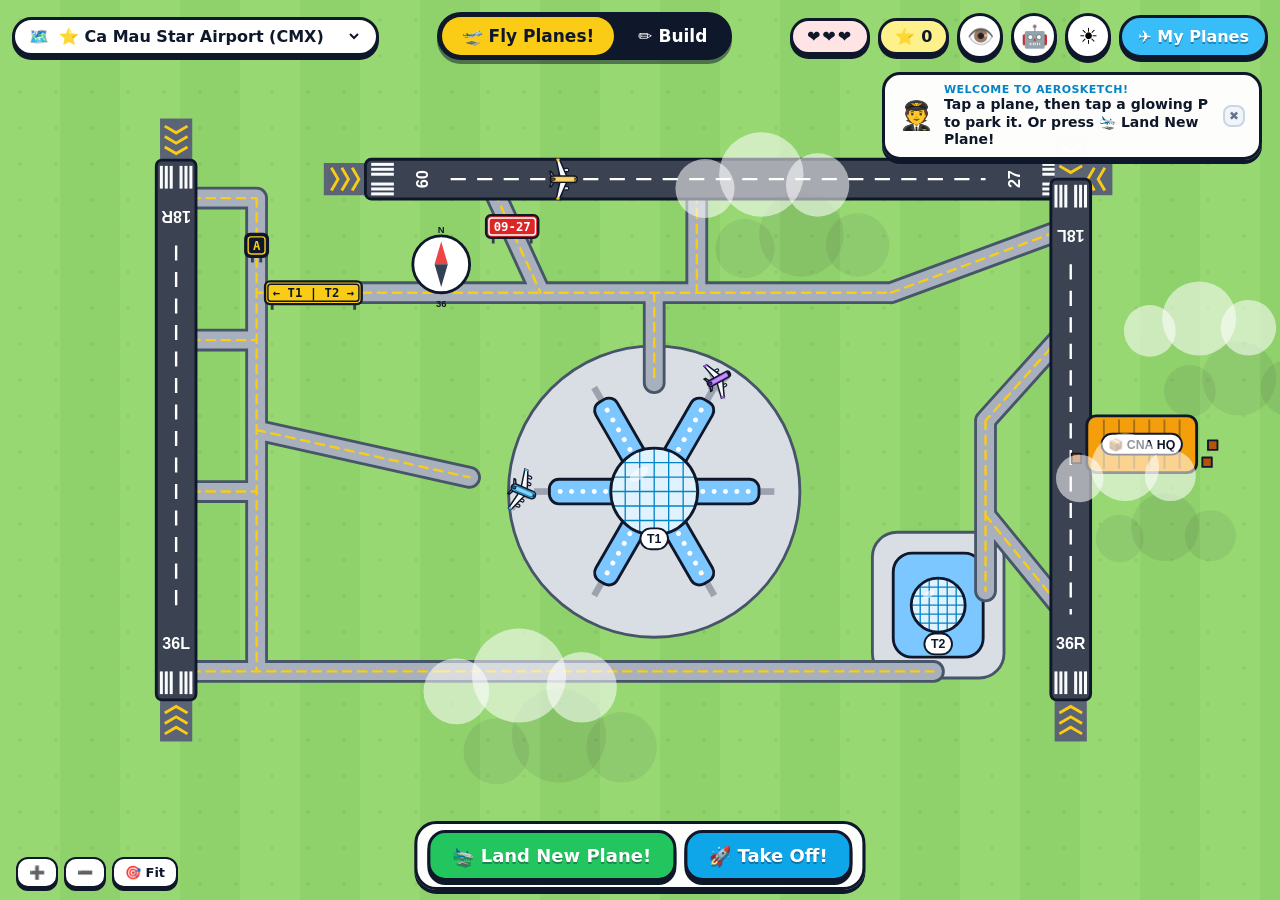
==== index.html @ 0e7078af "Initial commit: AeroSketch Airport Builder & ATC Simulator" ====
<!DOCTYPE html>
<html lang="en">
<head>
  <meta charset="utf-8" />
  <meta name="viewport" content="width=device-width, initial-scale=1, maximum-scale=1, user-scalable=no" />
  <title>AeroSketch: Build & Control ✈️</title>
  <link rel="stylesheet" href="src/styles.css" />
</head>
<body>
  <canvas id="game"></canvas>

  <!-- TOP BAR -->
  <div id="topbar">
    <div class="pill">
      <span>🗺️</span>
      <select id="airportPicker" aria-label="Pick an airport"></select>
    </div>

    <div id="modeSwitch">
      <button id="btnFly" class="active">🛫 Fly Planes!</button>
      <button id="btnBuild">✏️ Build</button>
    </div>

    <div class="right">
      <div id="livesDisplay" class="pill lives" title="Safety Hearts">❤️❤️❤️</div>
      <div class="pill stars" title="Stars earned">⭐ <span id="starCount">0</span></div>
      <button id="btnZen" class="round" title="Zen View (Hide UI)">👁️</button>
      <button id="btnAiSettings" class="round" title="AI Vision Settings">🤖</button>
      <button id="btnNight" class="round" title="Day / Night">☀️</button>
      <button id="btnHangar" class="bigpill">✈️ My Planes</button>
    </div>
  </div>

  <!-- GEMINI AI SETTINGS MODAL -->
  <div id="aiModal" class="hidden">
    <div class="sheet alert-sheet">
      <div class="sheethead" style="background:#f3e8ff; border-bottom:3px solid #0f172a; color:#6b21a8; justify-content:space-between;">
        <div class="title">🤖 Gemini Vision AI Key</div>
        <button id="aiModalClose" class="close">✖</button>
      </div>
      <div class="crash-body" style="text-align:left; align-items:stretch; gap:12px;">
        <div style="font-size:14px; font-weight:700; color:#334155;">
          To use true AI vision analysis on any uploaded drawing, enter your <b>Google Gemini API Key</b> below.
        </div>
        <input id="geminiApiKeyInput" type="password" placeholder="AIzaSy..." style="width:100%; padding:10px 14px; border:3px solid #0f172a; border-radius:14px; font-size:15px; font-weight:700; outline:none;" />
        <div style="font-size:13px; color:#64748b; line-height:1.4;">
          💡 Don't have a key? Get a free key at <a href="https://aistudio.google.com/app/apikey" target="_blank" style="color:#7c3aed; font-weight:800; text-decoration:underline;">Google AI Studio</a>. It gets saved locally in your browser so you only have to enter it once!
        </div>
        <button id="btnSaveApiKey" class="action" style="background:#8b5cf6; margin-top:4px;">💾 Save AI Key</button>
      </div>
    </div>
  </div>

  <!-- CRASH / GAME OVER MODAL -->
  <div id="crashOverlay" class="hidden">
    <div class="sheet alert-sheet">
      <div class="sheethead alert-head">
        <div class="title" id="crashTitle">💥 RUNWAY ACCIDENT!</div>
      </div>
      <div class="crash-body">
        <div class="crash-icon" id="crashIcon">💥</div>
        <div class="crash-desc" id="crashDesc">Two airplanes collided because the runway wasn't cleared in time!</div>
        <div class="crash-tip">💡 <b>Tower Controller Tip:</b> Tap landed planes quickly and send them to a <b>P</b> gate before the next plane touches down!</div>
        <button id="btnTryAgain" class="action red-btn">🔄 Keep Airport Safe & Try Again!</button>
      </div>
    </div>
  </div>

  <!-- PILOT BUBBLE (Non-blocking corner toast) -->
  <div id="pilotBubble" class="hidden-bubble">
    <span id="pilotAvatar">🧑‍✈️</span>
    <div class="pilot-msg">
      <div id="pilotTitle">Welcome!</div>
      <div id="pilotText">Let's fly!</div>
    </div>
    <button id="pilotBubbleClose" class="pilot-close" title="Dismiss">✖</button>
  </div>

  <!-- FLY DOCK -->
  <div id="flyDock" class="dock">
    <button id="btnLand" class="action green">🛬 Land New Plane!</button>
    <button id="btnTakeoff" class="action blue">🚀 Take Off!</button>
  </div>

  <!-- BUILD DOCK -->
  <div id="tray" class="hidden"></div>
  <div id="tracePanel" class="hidden">
    <div class="trace-row">
      <div class="sample-pills">
        <span class="sample-label">📐 Sketch:</span>
        <button type="button" class="sample-btn active" data-src="public/sample-drawings/IMG_0412.png" title="Ca Mau 6-Star Terminal">⭐ Sketch 1 (Star Dome)</button>
        <button type="button" class="sample-btn" data-src="public/sample-drawings/IMG_0414.png" title="Parallel Dual Runways">🛫 Sketch 2 (Dual Runways)</button>
        <button type="button" class="sample-btn" data-src="public/sample-drawings/IMG_2958.png" title="Triangle Runways">🔺 Sketch 3 (Triangle)</button>
      </div>
      <label class="upload" title="Upload custom photo">📁 Upload Photo<input id="traceUpload" type="file" accept="image/*" /></label>
      <div class="trace-slider">
        <span>👀 Opacity</span>
        <input id="traceOpacity" type="range" min="10" max="100" value="45" />
      </div>
    </div>
    <div class="trace-row-action">
      <button id="btnAiBuild" class="ai-build-btn">✨ AI Auto-Build from Photo</button>
    </div>
  </div>
  <div id="buildDock" class="dock hidden">
    <button id="btnCollapseDock" class="dock-collapse" title="Hide Tools (Press Tab)">▼</button>
    <div class="dock-tools">
      <button class="tool active" data-tool="runway"><b>🛫</b>Runway</button>
      <button class="tool" data-tool="taxi"><b>🛣️</b>Road</button>
      <button class="tool" data-tool="free_building"><b>🎨</b>Magic Pen</button>
      <button class="tool" data-tool="pier"><b>✏️</b>Pier</button>
      <button class="tool" data-tool="dome"><b>🏢</b>Stamps</button>
      <button class="tool" data-tool="sign"><b>🪧</b>Signs</button>
      <button class="tool" data-tool="erase"><b>🧽</b>Eraser</button>
      <button id="btnTrace" class="tool purple"><b>📷</b>Trace</button>
    </div>
    <div class="mini">
      <button id="btnSaveAirport" class="round small" title="Save Airport to Computer">💾</button>
      <button id="btnLoadAirport" class="round small" title="Open Airport File">📂<input id="airportFileInput" type="file" accept=".json" style="display:none;" /></button>
      <button id="btnUndo" class="round small" title="Undo">↩️</button>
      <button id="btnReset" class="round small" title="Start over">🔄</button>
    </div>
  </div>
  <button id="btnExpandDock" class="expand-dock-btn hidden" title="Show Tools (Press Tab)">🛠️ Build Tools ▲</button>

  <!-- CAMERA HUD (Zoom & Pan Controls) -->
  <div id="camHud" class="cam-hud">
    <button id="btnZoomIn" class="cam-btn" title="Zoom In (Scroll Up)">➕</button>
    <button id="btnZoomOut" class="cam-btn" title="Zoom Out (Scroll Down)">➖</button>
    <button id="btnResetCam" class="cam-btn" title="Center Airport (Fit)">🎯 Fit</button>
  </div>
  <button id="btnExitZen" class="hidden" title="Exit Zen View">👁️ Exit Zen View</button>

  <!-- HANGAR -->
  <div id="hangar" class="hidden">
    <div class="sheet">
      <div class="sheethead">
        <div class="title">🏆 My Airplane Hangar</div>
        <button id="hangarClose" class="close">✖ Close</button>
      </div>
      <div id="hangarGrid"></div>
    </div>
  </div>

  <!-- AI LOADING OVERLAY -->
  <div id="aiLoadingOverlay" class="hidden">
    <div class="ai-loading-box">
      <div class="ai-spinner">🤖</div>
      <div class="ai-title">Gemini AI Vision Analyzing Sketch...</div>
      <div class="ai-subtitle">Scanning runways, magnetic headings, taxiways, and terminal concourses from your photo...</div>
    </div>
  </div>

  <script src="src/types/game.js?v=4"></script>
  <script src="src/data/planes.js?v=4"></script>
  <script src="src/data/starterAirports.js?v=4"></script>
  <script src="src/utils/sound.js?v=4"></script>
  <script src="src/game.js?v=4"></script>
</body>
</html>
---- src/styles.css ----
* { box-sizing: border-box; }
html, body {
  margin: 0;
  height: 100%;
  overflow: hidden;
  background: #8fd16a;
  font-family: ui-rounded, "SF Pro Rounded", "Arial Rounded MT Bold", "Nunito", system-ui, sans-serif;
  color: #0f172a;
  user-select: none;
  -webkit-user-select: none;
  touch-action: none;
}
button { font-family: inherit; cursor: pointer; }
.hidden { display: none !important; }

#game { position: fixed; inset: 0; display: block; cursor: pointer; }

/* ---------- TOP BAR ---------- */
#topbar {
  position: fixed; top: 12px; left: 12px; right: 12px;
  display: flex; align-items: center; justify-content: space-between; gap: 10px;
  pointer-events: none; z-index: 5;
}
#topbar > * { pointer-events: auto; }
.pill {
  display: flex; align-items: center; gap: 6px;
  background: #fff; border: 3px solid #0f172a; border-radius: 999px;
  padding: 6px 14px; font-weight: 900; font-size: 16px;
  box-shadow: 0 4px 0 #0f172a;
}
.pill select {
  border: none; background: transparent; font: inherit; font-weight: 900;
  font-size: 16px; color: #0f172a; cursor: pointer; outline: none;
}
.right { display: flex; align-items: center; gap: 8px; }
.lives { background: #ffe4e6; letter-spacing: 2px; }
.stars { background: #fef08a; }
.round {
  width: 46px; height: 46px; border-radius: 50%;
  background: #fff; border: 3px solid #0f172a; font-size: 22px;
  box-shadow: 0 4px 0 #0f172a; transition: transform .1s;
}
.round:active, .bigpill:active, .action:active, .tool:active { transform: translateY(3px); box-shadow: 0 1px 0 #0f172a; }
.round.small { width: 40px; height: 40px; font-size: 18px; }
.bigpill {
  background: #38bdf8; color: #fff; border: 3px solid #0f172a; border-radius: 999px;
  padding: 9px 16px; font-weight: 900; font-size: 16px; box-shadow: 0 4px 0 #0f172a;
  text-shadow: 0 2px 0 rgba(15,23,42,.35);
}

#modeSwitch {
  display: flex; background: #0f172a; border-radius: 999px; padding: 5px; gap: 4px;
  box-shadow: 0 4px 0 rgba(15,23,42,.5);
}
#modeSwitch button {
  border: none; background: transparent; color: #fff; font-weight: 900; font-size: 17px;
  padding: 9px 20px; border-radius: 999px; transition: background .15s;
}
#modeSwitch button.active { background: #facc15; color: #0f172a; }

/* ---------- PILOT BUBBLE (Non-blocking corner toast) ---------- */
#pilotBubble {
  position: fixed; top: 72px; right: 18px; left: auto; transform: none;
  display: flex; align-items: center; gap: 10px;
  background: rgba(255,255,255,.98); border: 3px solid #0f172a; border-radius: 18px;
  padding: 8px 14px; max-width: min(380px, 85vw);
  box-shadow: 0 4px 0 #0f172a; z-index: 15;
  transition: opacity .35s ease, transform .35s ease;
  pointer-events: auto;
}
#pilotBubble.hidden-bubble { opacity: 0; pointer-events: none; transform: translateY(-8px); }
#pilotBubble.bump { animation: bump .35s ease; }
@keyframes bump { 0% { transform: scale(.94); } 60% { transform: scale(1.03); } 100% { transform: scale(1); } }
#pilotAvatar { font-size: 28px; line-height: 1; }
.pilot-msg { display: flex; flex-direction: column; }
#pilotTitle { font-size: 11px; font-weight: 900; text-transform: uppercase; letter-spacing: .04em; color: #0284c7; }
#pilotText { font-size: 14px; font-weight: 800; color: #0f172a; line-height: 1.25; }
.pilot-close {
  background: #f1f5f9; border: 2px solid #cbd5e1; border-radius: 8px;
  font-size: 12px; font-weight: 900; width: 22px; height: 22px; line-height: 1;
  display: flex; align-items: center; justify-content: center; cursor: pointer; color: #64748b; margin-left: 4px;
}
.pilot-close:hover { background: #e2e8f0; color: #0f172a; }

/* ---------- DOCKS ---------- */
.dock {
  position: fixed; bottom: 10px; left: 50%; transform: translateX(-50%);
  display: flex; align-items: center; gap: 8px;
  background: rgba(255,255,255,.98); border: 3px solid #0f172a; border-radius: 22px;
  padding: 6px 10px; box-shadow: 0 4px 0 #0f172a; z-index: 10;
  transition: transform .25s cubic-bezier(0.16, 1, 0.3, 1), opacity .2s ease;
}
.dock-collapse {
  background: #f1f5f9; border: 2px solid #0f172a; border-radius: 12px;
  width: 26px; height: 54px; font-weight: 900; font-size: 13px; cursor: pointer;
  display: flex; align-items: center; justify-content: center; color: #475569;
  transition: background .1s;
}
.dock-collapse:hover { background: #cbd5e1; color: #0f172a; }

.expand-dock-btn {
  position: fixed; bottom: 10px; left: 50%; transform: translateX(-50%);
  background: #facc15; border: 3px solid #0f172a; border-radius: 999px;
  padding: 8px 22px; font-weight: 900; font-size: 14px; color: #0f172a;
  box-shadow: 0 4px 0 #0f172a; cursor: pointer; z-index: 10;
  transition: transform .1s;
}
.expand-dock-btn:hover { background: #fde047; }
.expand-dock-btn:active { transform: translate(-50%, 2px); box-shadow: 0 2px 0 #0f172a; }

.dock-tools { display: flex; align-items: center; gap: 5px; }

.action {
  border: 3px solid #0f172a; border-radius: 18px; padding: 12px 22px;
  font-weight: 900; font-size: 18px; color: #fff; box-shadow: 0 4px 0 #0f172a;
  text-shadow: 0 2px 0 rgba(15,23,42,.35); transition: transform .1s;
}
.action.green { background: #22c55e; }
.action.blue { background: #0ea5e9; }
.action:hover, .bigpill:hover, .tool:hover { filter: brightness(1.06); }

.tool {
  display: flex; flex-direction: column; align-items: center; justify-content: center;
  width: 66px; height: 54px; border: 2.5px solid #cbd5e1; border-radius: 14px;
  background: #f1f5f9; font-weight: 900; font-size: 11px; color: #0f172a; gap: 1px;
  transition: transform .1s;
}
.tool b { font-size: 20px; line-height: 1; }
.tool.active { background: #facc15; border-color: #0f172a; box-shadow: 0 3px 0 #0f172a; }
.tool.purple { background: #ede9fe; }
.tool.purple.active { background: #a855f7; color: #fff; }
.mini { display: flex; flex-direction: column; gap: 4px; margin-left: 2px; }
.round.small { width: 34px; height: 34px; font-size: 15px; border-width: 2.5px; }

/* Camera Controls HUD */
.cam-hud {
  position: fixed; bottom: 12px; left: 16px;
  display: flex; align-items: center; gap: 6px;
  z-index: 9;
}
.cam-btn {
  background: #ffffff; border: 2.5px solid #0f172a; border-radius: 12px;
  padding: 6px 11px; font-weight: 900; font-size: 13px; color: #0f172a;
  box-shadow: 0 3px 0 #0f172a; cursor: pointer; transition: transform .1s;
}
.cam-btn:hover { background: #f1f5f9; }
.cam-btn:active { transform: translateY(2px); box-shadow: 0 1px 0 #0f172a; }

/* Zen Mode (Clean Unobstructed Fullscreen) */
body.zen-mode #topbar,
body.zen-mode #pilotBubble,
body.zen-mode #buildDock,
body.zen-mode #flyDock,
body.zen-mode #tray,
body.zen-mode #tracePanel,
body.zen-mode #btnExpandDock {
  display: none !important;
}
#btnExitZen {
  position: fixed; top: 12px; right: 16px;
  background: #facc15; border: 3px solid #0f172a; border-radius: 999px;
  padding: 8px 20px; font-weight: 900; font-size: 14px; color: #0f172a;
  box-shadow: 0 4px 0 #0f172a; cursor: pointer; z-index: 99;
}
#btnExitZen:hover { background: #fde047; }
#btnExitZen:active { transform: translateY(2px); box-shadow: 0 2px 0 #0f172a; }

#tray, #tracePanel {
  position: fixed; bottom: 78px; left: 50%; transform: translateX(-50%);
  display: flex; flex-direction: column; align-items: center; justify-content: center; gap: 8px;
  background: rgba(255,255,255,.98); border: 3px solid #0f172a; border-radius: 18px;
  padding: 10px 14px; box-shadow: 0 4px 0 #0f172a; z-index: 20; max-width: 95vw;
}
#tracePanel { font-weight: 900; font-size: 14px; }
#tray:not(.hidden) ~ #tracePanel { bottom: 144px; }

.trace-row {
  display: flex;
  align-items: center;
  gap: 10px;
  flex-wrap: wrap;
  justify-content: center;
}
.trace-row-action {
  display: flex;
  align-items: center;
  justify-content: center;
  gap: 12px;
  width: 100%;
}
.sample-pills {
  display: flex;
  align-items: center;
  gap: 6px;
  flex-wrap: wrap;
}
.sample-label {
  font-size: 13px;
  font-weight: 900;
  color: #475569;
}
.sample-btn {
  background: #f1f5f9;
  border: 2px solid #cbd5e1;
  border-radius: 10px;
  padding: 6px 10px;
  font-weight: 800;
  font-size: 13px;
  color: #0f172a;
  cursor: pointer;
  transition: all .15s;
}
.sample-btn:hover {
  background: #e2e8f0;
}
.sample-btn.active {
  background: #a855f7;
  color: #fff;
  border-color: #0f172a;
  box-shadow: 0 2px 0 #0f172a;
}
.trace-slider {
  display: flex;
  align-items: center;
  gap: 6px;
  font-size: 13px;
}
#tracePanel input[type=range] { width: 120px; accent-color: #a855f7; }
.upload {
  background: #ede9fe; border: 2px solid #0f172a; border-radius: 12px; padding: 6px 10px; cursor: pointer;
  font-size: 13px;
}
.upload input { display: none; }
.ai-build-btn {
  background: linear-gradient(135deg, #a855f7, #6366f1);
  color: #fff;
  border: 2px solid #0f172a;
  border-radius: 14px;
  padding: 8px 20px;
  font-weight: 900;
  font-size: 15px;
  cursor: pointer;
  box-shadow: 0 4px 0 #0f172a;
  animation: pulseAi 2s infinite alternate;
}
@keyframes pulseAi {
  from { filter: drop-shadow(0 0 2px #a855f7); }
  to { filter: drop-shadow(0 0 8px #6366f1); transform: scale(1.02); }
}

/* AI LOADING OVERLAY */
#aiLoadingOverlay {
  position: fixed; inset: 0;
  background: rgba(15, 23, 42, 0.7);
  backdrop-filter: blur(4px);
  display: flex; align-items: center; justify-content: center;
  z-index: 100;
}
#aiLoadingOverlay.hidden { display: none; }
.ai-loading-box {
  background: #ffffff;
  border: 4px solid #0f172a;
  border-radius: 24px;
  padding: 28px 36px;
  text-align: center;
  box-shadow: 0 10px 0 #0f172a;
  max-width: 440px;
}
.ai-spinner {
  font-size: 56px;
  animation: bounceRobot 0.8s infinite alternate ease-in-out;
}
@keyframes bounceRobot {
  from { transform: translateY(0) scale(1); }
  to { transform: translateY(-14px) scale(1.1); }
}
.ai-title {
  font-size: 22px;
  font-weight: 900;
  color: #0f172a;
  margin-top: 12px;
}
.ai-subtitle {
  font-size: 14px;
  font-weight: 700;
  color: #64748b;
  margin-top: 8px;
  line-height: 1.4;
}
.chip {
  border: 3px solid #cbd5e1; background: #f8fafc; border-radius: 14px;
  padding: 8px 12px; font-weight: 900; font-size: 15px;
}
.chip.active { background: #fef08a; border-color: #0f172a; }
.swatch { font-family: ui-monospace, Menlo, monospace; padding: 2px 8px; border-radius: 4px; font-size: 14px; }
.sw-loc { background: #0f172a; color: #facc15; border: 2px solid #facc15; }
.sw-dir { background: #facc15; color: #0f172a; border: 2px solid #0f172a; }
.sw-man { background: #dc2626; color: #fff; border: 2px solid #fff; outline: 2px solid #0f172a; }

/* ---------- HANGAR ---------- */
#hangar, #crashOverlay {
  position: fixed; inset: 0; background: rgba(15,23,42,.6); z-index: 10;
  display: flex; align-items: center; justify-content: center; padding: 20px;
  animation: fadeIn .2s ease;
}
@keyframes fadeIn { from { opacity: 0; } to { opacity: 1; } }

.sheet {
  background: #fff; border: 4px solid #0f172a; border-radius: 28px; box-shadow: 0 8px 0 #0f172a;
  width: min(1100px, 100%); max-height: 100%; display: flex; flex-direction: column; overflow: hidden;
}
.sheet.alert-sheet {
  width: min(520px, 92vw); text-align: center;
}
.alert-head {
  background: #fee2e2; border-bottom: 3px solid #0f172a; color: #b91c1c; justify-content: center;
}
.crash-body {
  padding: 24px 20px; display: flex; flex-direction: column; align-items: center; gap: 14px;
}
.crash-icon { font-size: 64px; animation: wobble 0.6s ease infinite alternate; }
@keyframes wobble { from { transform: scale(0.9) rotate(-6deg); } to { transform: scale(1.1) rotate(6deg); } }
.crash-desc { font-size: 18px; font-weight: 800; color: #1e293b; }
.crash-tip {
  background: #fef9c3; border: 2px dashed #ca8a04; border-radius: 16px; padding: 12px 16px;
  font-size: 15px; font-weight: 700; color: #854d0e; text-align: left; line-height: 1.4;
}
.red-btn { background: #ef4444; margin-top: 6px; }
.sheethead {
  display: flex; align-items: center; justify-content: space-between;
  padding: 14px 20px; border-bottom: 3px solid #e2e8f0;
}
.sheethead .title { font-size: 24px; font-weight: 900; }
.close {
  background: #f43f5e; color: #fff; border: 3px solid #0f172a; border-radius: 999px;
  padding: 8px 16px; font-weight: 900; font-size: 15px; box-shadow: 0 3px 0 #0f172a;
}
#hangarGrid {
  display: grid; grid-template-columns: repeat(auto-fill, minmax(190px, 1fr)); gap: 14px;
  padding: 18px; overflow-y: auto; touch-action: pan-y;
}
.card {
  border: 3px solid #0f172a; border-radius: 20px; padding: 12px; text-align: center;
  display: flex; flex-direction: column; align-items: center; gap: 4px;
  box-shadow: 0 4px 0 #0f172a;
}
.card.airbus { background: #e0f2fe; }
.card.boeing { background: #fef3c7; }
.card .maker {
  font-size: 12px; font-weight: 900; padding: 2px 10px; border-radius: 999px; color: #fff;
}
.card.airbus .maker { background: #0284c7; }
.card.boeing .maker { background: #d97706; }
.card .pname { font-size: 17px; font-weight: 900; }
.card canvas { width: 160px; height: 120px; }
.card .tag { font-size: 13px; font-weight: 900; color: #15803d; }
.card .fact { font-size: 13px; font-weight: 700; color: #334155; min-height: 36px; }
.card .seen { font-size: 13px; font-weight: 800; color: #475569; }
.flybtn {
  margin-top: 4px; background: #22c55e; color: #fff; border: 3px solid #0f172a; border-radius: 14px;
  padding: 8px 12px; font-weight: 900; font-size: 15px; box-shadow: 0 3px 0 #0f172a;
}

@media (max-width: 820px) {
  #topbar { flex-wrap: wrap; justify-content: center; }
  .tool { width: 64px; height: 62px; font-size: 11px; }
  .tool b { font-size: 22px; }
  .action { font-size: 16px; padding: 12px 16px; }
  #pilotBubble { top: 120px; }
}
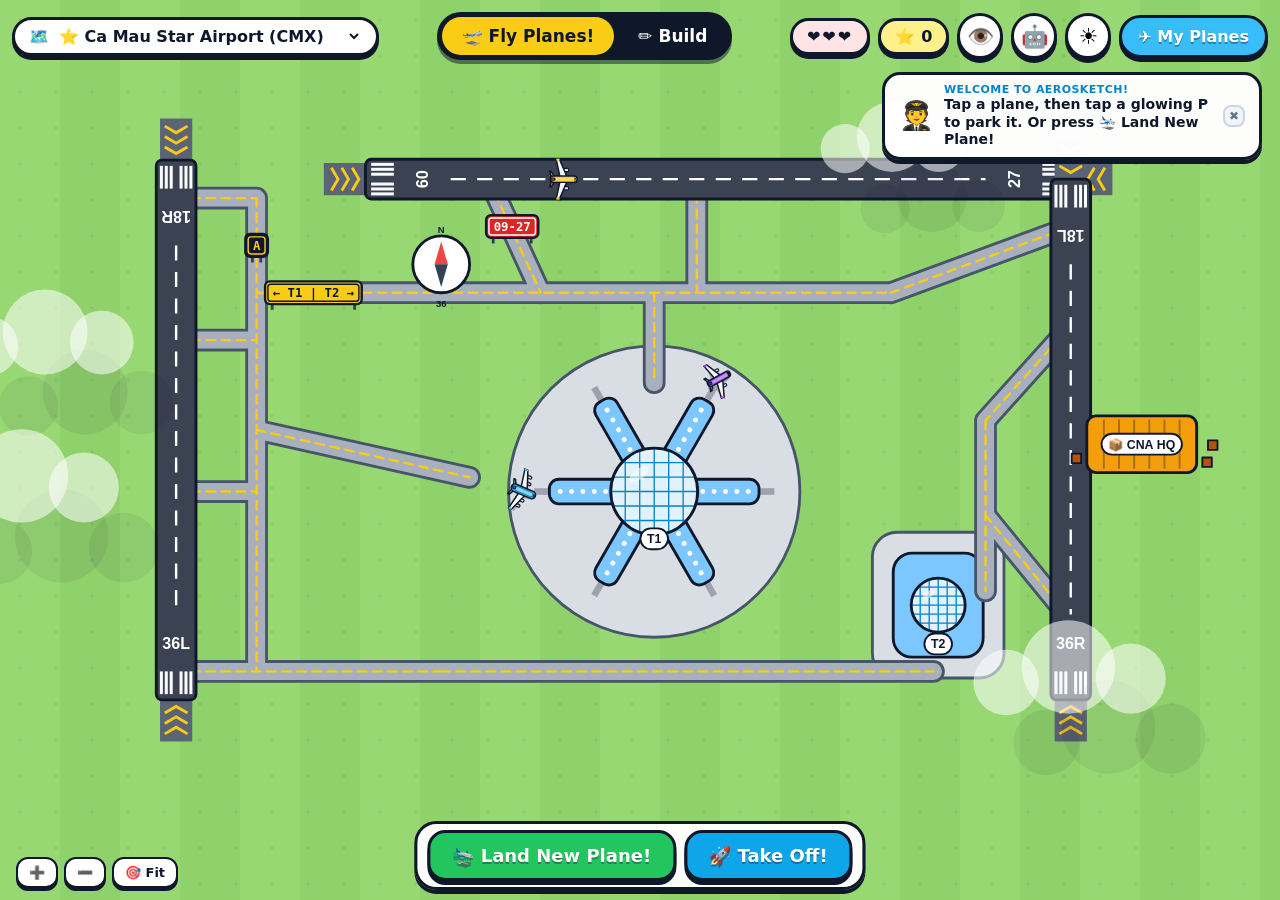
==== commit 17bfd17a: "Support local config with fallback to window.GEMINI_API_KEY" ====
--- a/index.html
+++ b/index.html
@@ -151,10 +151,11 @@
     </div>
   </div>
 
-  <script src="src/types/game.js?v=4"></script>
-  <script src="src/data/planes.js?v=4"></script>
-  <script src="src/data/starterAirports.js?v=4"></script>
-  <script src="src/utils/sound.js?v=4"></script>
-  <script src="src/game.js?v=4"></script>
+  <script src="config.local.js"></script>
+  <script src="src/types/game.js?v=5"></script>
+  <script src="src/data/planes.js?v=5"></script>
+  <script src="src/data/starterAirports.js?v=5"></script>
+  <script src="src/utils/sound.js?v=5"></script>
+  <script src="src/game.js?v=5"></script>
 </body>
 </html>
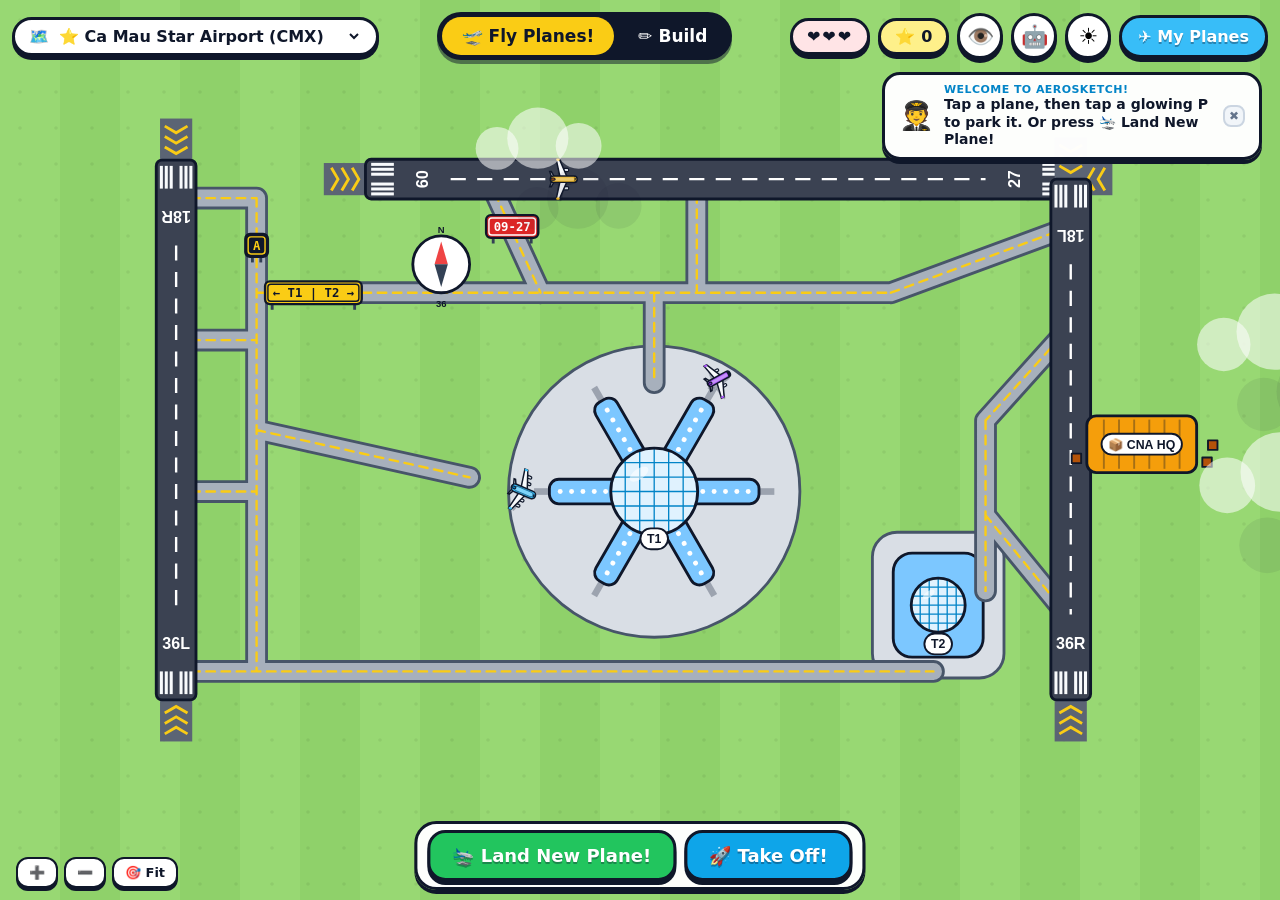
==== commit fd3d5238: "Add resilient retry mechanism with exponential backoff for Gemini API spikes" ====
--- a/index.html
+++ b/index.html
@@ -146,8 +146,8 @@
   <div id="aiLoadingOverlay" class="hidden">
     <div class="ai-loading-box">
       <div class="ai-spinner">🤖</div>
-      <div class="ai-title">Gemini AI Vision Analyzing Sketch...</div>
-      <div class="ai-subtitle">Scanning runways, magnetic headings, taxiways, and terminal concourses from your photo...</div>
+      <div class="ai-title" id="aiLoadingTitle">Gemini AI Vision Analyzing Sketch...</div>
+      <div class="ai-subtitle" id="aiLoadingSub">Scanning runways, magnetic headings, taxiways, and terminal concourses from your photo...</div>
     </div>
   </div>
 
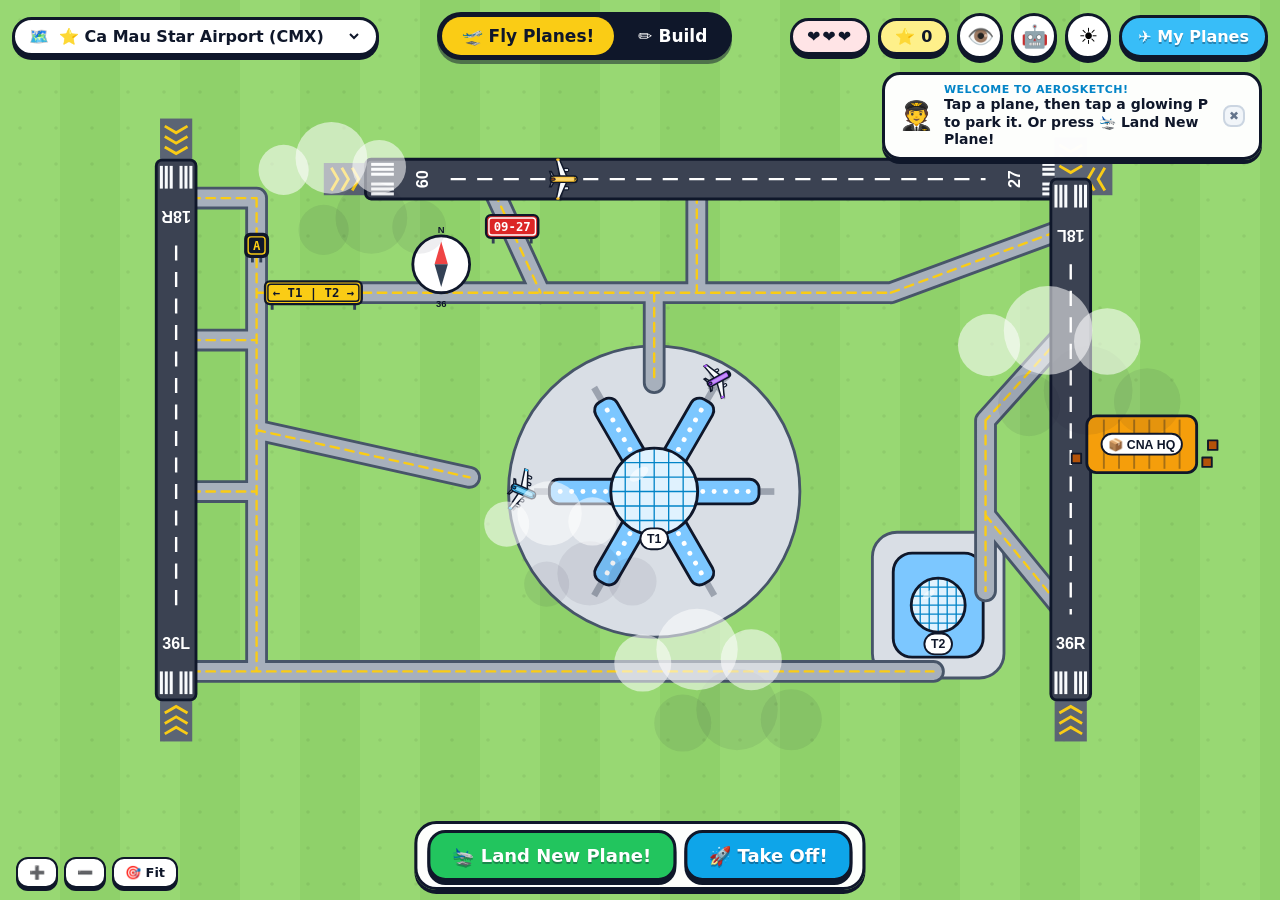
==== commit b65bf4a6: "Update model cascade to healthy models (gemini-3.5-flash, gemini-3-flash-preview)" ====
--- a/index.html
+++ b/index.html
@@ -152,10 +152,10 @@
   </div>
 
   <script src="config.local.js"></script>
-  <script src="src/types/game.js?v=5"></script>
-  <script src="src/data/planes.js?v=5"></script>
-  <script src="src/data/starterAirports.js?v=5"></script>
-  <script src="src/utils/sound.js?v=5"></script>
-  <script src="src/game.js?v=5"></script>
+  <script src="src/types/game.js?v=6"></script>
+  <script src="src/data/planes.js?v=6"></script>
+  <script src="src/data/starterAirports.js?v=6"></script>
+  <script src="src/utils/sound.js?v=6"></script>
+  <script src="src/game.js?v=6"></script>
 </body>
 </html>
